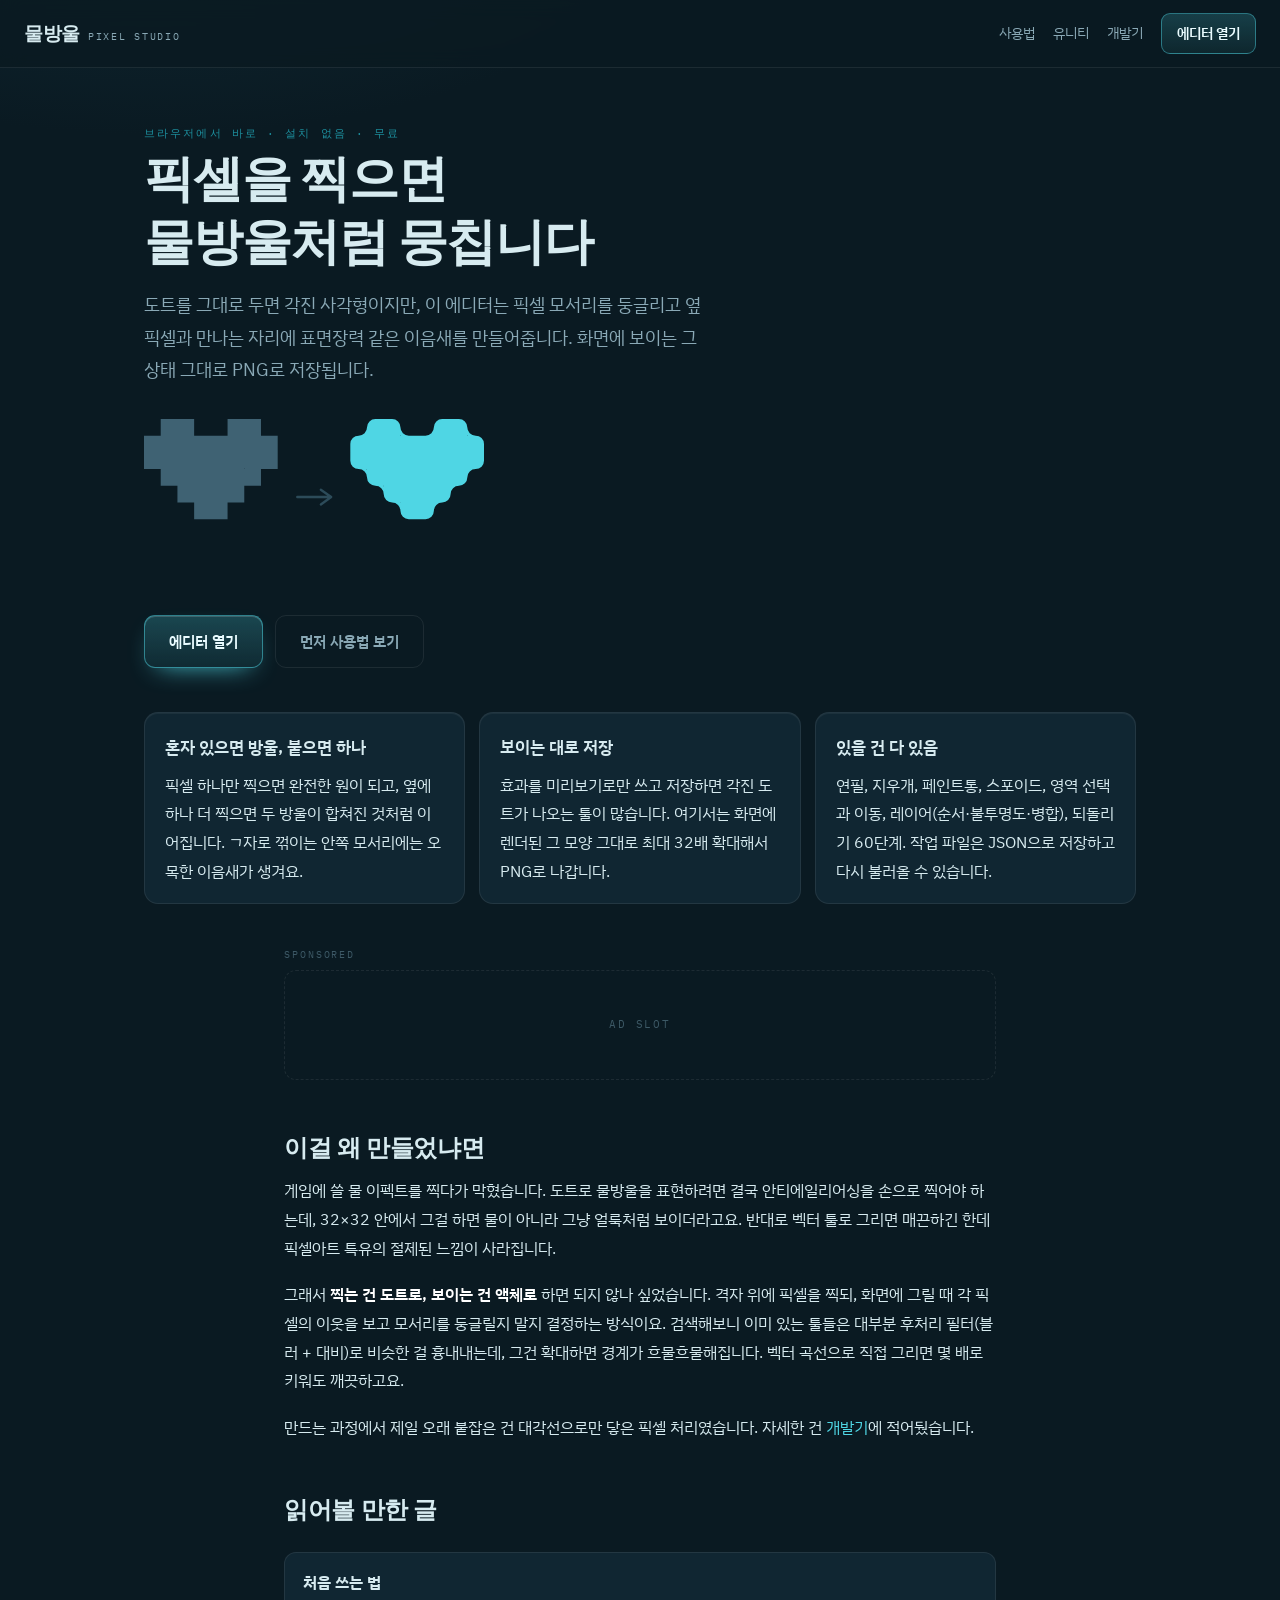
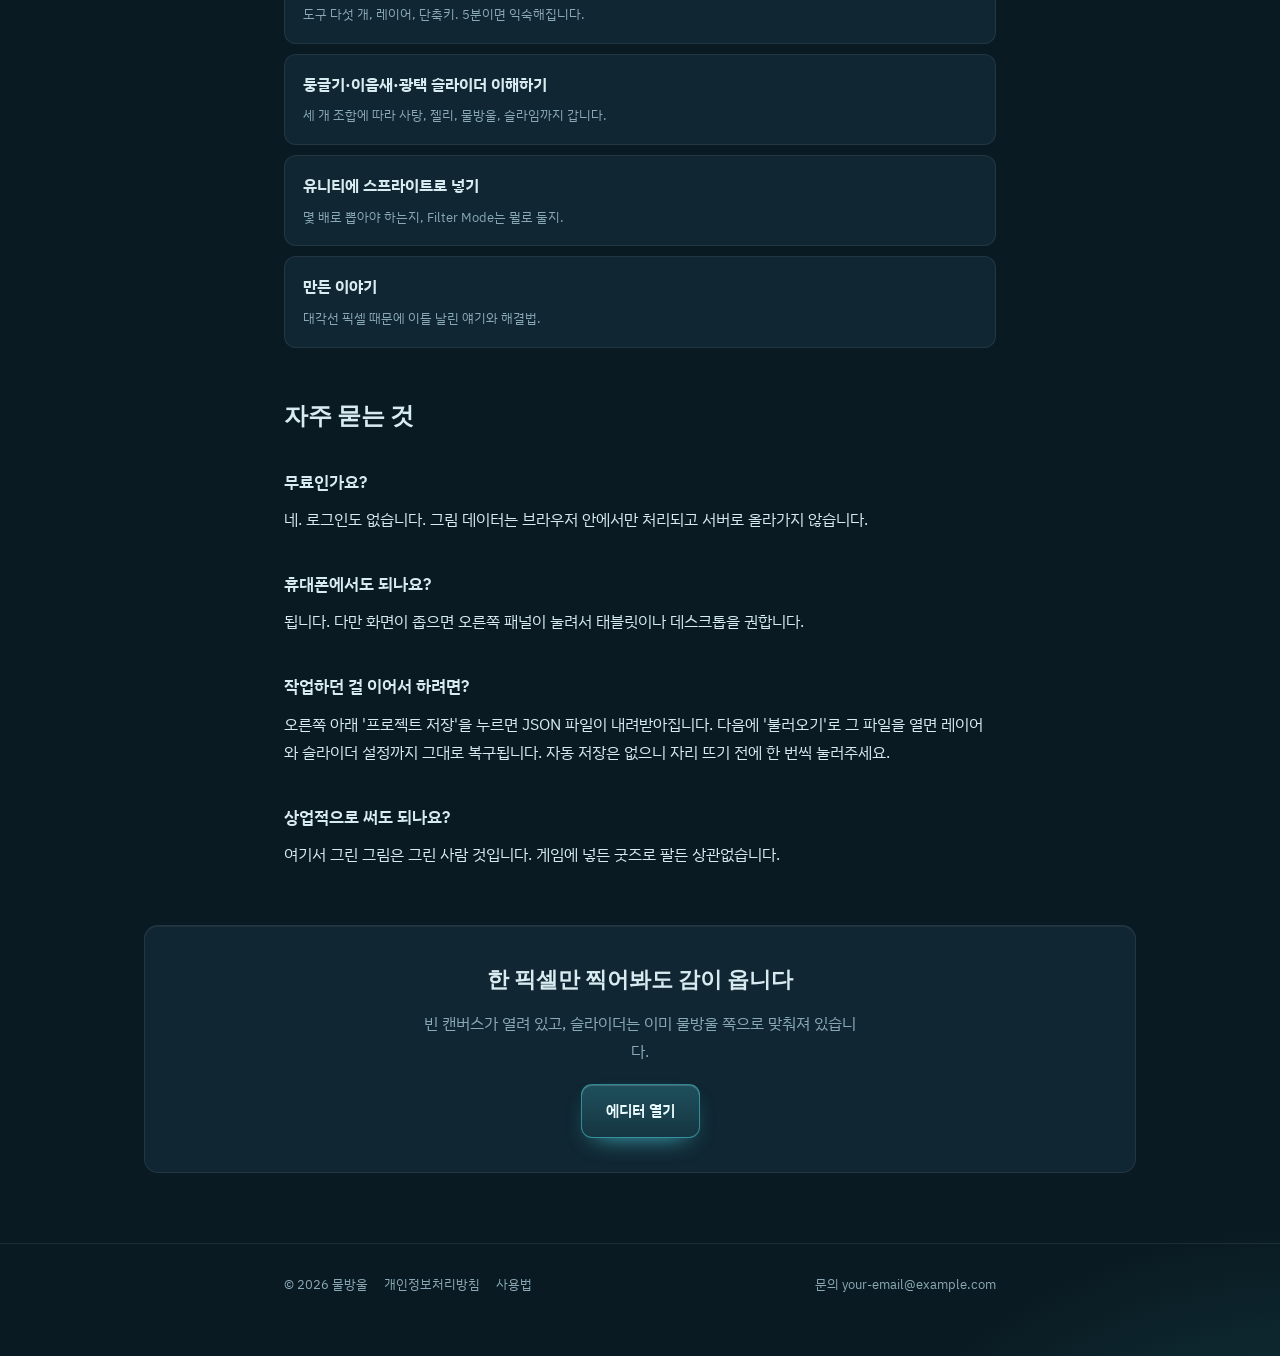
==== index.html @ 989c398a "mulbangul-site" ====
<!DOCTYPE html>
<html lang="ko">
<head>
<meta charset="utf-8">
<meta name="viewport" content="width=device-width,initial-scale=1">
<title>물방울 — 픽셀이 물처럼 뭉치는 무료 픽셀아트 에디터</title>
<meta name="description" content="찍은 픽셀끼리 표면장력처럼 이어붙는 웹 픽셀아트 에디터입니다. 설치 없이 브라우저에서 그리고, 효과가 적용된 상태 그대로 PNG로 저장하세요.">
<link rel="canonical" href="https://mulbangul.com/">
<meta property="og:type" content="website">
<meta property="og:title" content="물방울 — 픽셀이 물처럼 뭉치는 픽셀아트 에디터">
<meta property="og:description" content="설치 없이 브라우저에서 쓰는 무료 픽셀아트 툴. 픽셀 모서리가 둥글어지고 이웃한 픽셀끼리 액체처럼 이어집니다.">
<meta property="og:url" content="https://mulbangul.com/">
<link rel="preconnect" href="https://fonts.googleapis.com">
<link rel="preconnect" href="https://fonts.gstatic.com" crossorigin>
<link href="https://fonts.googleapis.com/css2?family=Bricolage+Grotesque:opsz,wght@12..96,600;12..96,800&family=IBM+Plex+Sans+KR:wght@400;600&family=IBM+Plex+Mono:wght@400&display=swap" rel="stylesheet">
<link rel="stylesheet" href="style.css">
<!-- 애드센스 승인 후 ca-pub-0000000000000000 부분을 본인 번호로 바꾸세요 -->
<script async src="https://pagead2.googlesyndication.com/pagead/js/adsbygoogle.js?client=ca-pub-0000000000000000" crossorigin="anonymous"></script>
</head>
<body>

<nav class="nav">
  <a class="home" href="./"><b>물방울</b><span>pixel studio</span></a>
  <div class="links">
    <a href="guide-start.html">사용법</a>
    <a href="guide-unity.html">유니티</a>
    <a href="guide-making.html">개발기</a>
    <a class="go" href="editor.html">에디터 열기</a>
  </div>
</nav>

<main>
<div class="wide">

  <p class="eyebrow" style="margin-top:56px">브라우저에서 바로 · 설치 없음 · 무료</p>
  <h1 style="margin-top:0;font-size:clamp(30px,5.4vw,50px);max-width:16ch">픽셀을 찍으면<br>물방울처럼 뭉칩니다</h1>
  <p class="lede" style="max-width:52ch">도트를 그대로 두면 각진 사각형이지만, 이 에디터는 픽셀 모서리를 둥글리고 옆 픽셀과 만나는 자리에 표면장력 같은 이음새를 만들어줍니다. 화면에 보이는 그 상태 그대로 PNG로 저장됩니다.</p>

  <svg viewBox="0 0 380 112" style="width:100%;max-width:560px;height:auto;display:block;margin:8px 0 34px" role="img" aria-label="같은 도트 그림을 일반 픽셀과 물방울 렌더링으로 비교한 그림">
    <g transform="translate(0,2)" fill="#3f6273">
      <path d="M18 0h18v18h-18ZM36 0h18v18h-18ZM90 0h18v18h-18ZM108 0h18v18h-18ZM0 18h18v18h-18ZM18 18h18v18h-18ZM36 18h18v18h-18ZM54 18h18v18h-18ZM72 18h18v18h-18ZM90 18h18v18h-18ZM108 18h18v18h-18ZM126 18h18v18h-18ZM0 36h18v18h-18ZM18 36h18v18h-18ZM36 36h18v18h-18ZM54 36h18v18h-18ZM72 36h18v18h-18ZM90 36h18v18h-18ZM108 36h18v18h-18ZM126 36h18v18h-18ZM18 54h18v18h-18ZM36 54h18v18h-18ZM54 54h18v18h-18ZM72 54h18v18h-18ZM90 54h18v18h-18ZM108 54h18v18h-18ZM36 72h18v18h-18ZM54 72h18v18h-18ZM72 72h18v18h-18ZM90 72h18v18h-18ZM54 90h18v18h-18ZM72 90h18v18h-18Z" transform="scale(.63)"/>
    </g>
    <path d="M104 55h22M120 50l7 5-7 5" stroke="#2c4b59" stroke-width="1.6" fill="none" stroke-linecap="round" stroke-linejoin="round"/>
    <g transform="translate(140,2)" fill="#4fd6e4">
      <path d="M27 0L36.4 0L36.4 18.4L18 18.4L18 9A9 9 0 0 1 27 0ZM35.6 0L45 0A9 9 0 0 1 54 9L54 18.4L35.6 18.4L35.6 0ZM99 0L108.4 0L108.4 18.4L90 18.4L90 9A9 9 0 0 1 99 0ZM107.6 0L117 0A9 9 0 0 1 126 9L126 18.4L107.6 18.4L107.6 0ZM9 18L18.4 18L18.4 36.4L0 36.4L0 27A9 9 0 0 1 9 18ZM17.6 17.6L36.4 17.6L36.4 36.4L17.6 36.4L17.6 17.6ZM18 9L18 18L9 18A9 9 0 0 0 18 9ZM35.6 17.6L54.4 17.6L54.4 36.4L35.6 36.4L35.6 17.6ZM54 9L54 18L63 18A9 9 0 0 1 54 9ZM53.6 18L72.4 18L72.4 36.4L53.6 36.4L53.6 18ZM71.6 18L90.4 18L90.4 36.4L71.6 36.4L71.6 18ZM89.6 17.6L108.4 17.6L108.4 36.4L89.6 36.4L89.6 17.6ZM90 9L90 18L81 18A9 9 0 0 0 90 9ZM107.6 17.6L126.4 17.6L126.4 36.4L107.6 36.4L107.6 17.6ZM126 9L126 18L135 18A9 9 0 0 1 126 9ZM125.6 18L135 18A9 9 0 0 1 144 27L144 36.4L125.6 36.4L125.6 18ZM0 35.6L18.4 35.6L18.4 54L9 54A9 9 0 0 1 0 45L0 35.6ZM17.6 35.6L36.4 35.6L36.4 54.4L17.6 54.4L17.6 35.6ZM18 63L18 54L9 54A9 9 0 0 1 18 63ZM35.6 35.6L54.4 35.6L54.4 54.4L35.6 54.4L35.6 35.6ZM53.6 35.6L72.4 35.6L72.4 54.4L53.6 54.4L53.6 35.6ZM71.6 35.6L90.4 35.6L90.4 54.4L71.6 54.4L71.6 35.6ZM89.6 35.6L108.4 35.6L108.4 54.4L89.6 54.4L89.6 35.6ZM107.6 35.6L126.4 35.6L126.4 54.4L107.6 54.4L107.6 35.6ZM126 63L126 54L135 54A9 9 0 0 0 126 63ZM125.6 35.6L144 35.6L144 45A9 9 0 0 1 135 54L125.6 54L125.6 35.6ZM18 53.6L36.4 53.6L36.4 72L27 72A9 9 0 0 1 18 63L18 53.6ZM35.6 53.6L54.4 53.6L54.4 72.4L35.6 72.4L35.6 53.6ZM36 81L36 72L27 72A9 9 0 0 1 36 81ZM53.6 53.6L72.4 53.6L72.4 72.4L53.6 72.4L53.6 53.6ZM71.6 53.6L90.4 53.6L90.4 72.4L71.6 72.4L71.6 53.6ZM89.6 53.6L108.4 53.6L108.4 72.4L89.6 72.4L89.6 53.6ZM108 81L108 72L117 72A9 9 0 0 0 108 81ZM107.6 53.6L126 53.6L126 63A9 9 0 0 1 117 72L107.6 72L107.6 53.6ZM36 71.6L54.4 71.6L54.4 90L45 90A9 9 0 0 1 36 81L36 71.6ZM53.6 71.6L72.4 71.6L72.4 90.4L53.6 90.4L53.6 71.6ZM54 99L54 90L45 90A9 9 0 0 1 54 99ZM71.6 71.6L90.4 71.6L90.4 90.4L71.6 90.4L71.6 71.6ZM90 99L90 90L99 90A9 9 0 0 0 90 99ZM89.6 71.6L108 71.6L108 81A9 9 0 0 1 99 90L89.6 90L89.6 71.6ZM54 89.6L72.4 89.6L72.4 108L63 108A9 9 0 0 1 54 99L54 89.6ZM71.6 89.6L90 89.6L90 99A9 9 0 0 1 81 108L71.6 108L71.6 89.6Z" transform="scale(.63)"/>
    </g>
  </svg>

  <p style="margin-bottom:44px">
    <a class="btn" href="editor.html">에디터 열기</a>
    <a class="btn ghost" href="guide-start.html" style="margin-left:8px">먼저 사용법 보기</a>
  </p>

  <div class="grid g3" style="margin-bottom:20px">
    <div class="card">
      <h3>혼자 있으면 방울, 붙으면 하나</h3>
      <p>픽셀 하나만 찍으면 완전한 원이 되고, 옆에 하나 더 찍으면 두 방울이 합쳐진 것처럼 이어집니다. ㄱ자로 꺾이는 안쪽 모서리에는 오목한 이음새가 생겨요.</p>
    </div>
    <div class="card">
      <h3>보이는 대로 저장</h3>
      <p>효과를 미리보기로만 쓰고 저장하면 각진 도트가 나오는 툴이 많습니다. 여기서는 화면에 렌더된 그 모양 그대로 최대 32배 확대해서 PNG로 나갑니다.</p>
    </div>
    <div class="card">
      <h3>있을 건 다 있음</h3>
      <p>연필, 지우개, 페인트통, 스포이드, 영역 선택과 이동, 레이어(순서·불투명도·병합), 되돌리기 60단계. 작업 파일은 JSON으로 저장하고 다시 불러올 수 있습니다.</p>
    </div>
  </div>

</div>

<div class="ad">
  <span class="ad-label">Sponsored</span>
  <div class="ad-inner">
    <!-- 애드센스 승인 후 아래 주석을 풀고 slot 번호를 바꾸세요
    <ins class="adsbygoogle" style="display:block;width:100%"
         data-ad-client="ca-pub-0000000000000000"
         data-ad-slot="0000000000"
         data-ad-format="auto" data-full-width-responsive="true"></ins>
    <script>(adsbygoogle = window.adsbygoogle || []).push({});</script>
    -->
    AD SLOT
  </div>
</div>

<div class="wrap">
  <h2>이걸 왜 만들었냐면</h2>
  <p>게임에 쓸 물 이펙트를 찍다가 막혔습니다. 도트로 물방울을 표현하려면 결국 안티에일리어싱을 손으로 찍어야 하는데, 32×32 안에서 그걸 하면 물이 아니라 그냥 얼룩처럼 보이더라고요. 반대로 벡터 툴로 그리면 매끈하긴 한데 픽셀아트 특유의 절제된 느낌이 사라집니다.</p>
  <p>그래서 <strong>찍는 건 도트로, 보이는 건 액체로</strong> 하면 되지 않나 싶었습니다. 격자 위에 픽셀을 찍되, 화면에 그릴 때 각 픽셀의 이웃을 보고 모서리를 둥글릴지 말지 결정하는 방식이요. 검색해보니 이미 있는 툴들은 대부분 후처리 필터(블러 + 대비)로 비슷한 걸 흉내내는데, 그건 확대하면 경계가 흐물흐물해집니다. 벡터 곡선으로 직접 그리면 몇 배로 키워도 깨끗하고요.</p>
  <p>만드는 과정에서 제일 오래 붙잡은 건 대각선으로만 닿은 픽셀 처리였습니다. 자세한 건 <a href="guide-making.html">개발기</a>에 적어뒀습니다.</p>

  <h2>읽어볼 만한 글</h2>
  <div class="toc">
    <a href="guide-start.html"><b>처음 쓰는 법</b><span>도구 다섯 개, 레이어, 단축키. 5분이면 익숙해집니다.</span></a>
    <a href="guide-blob.html"><b>둥글기·이음새·광택 슬라이더 이해하기</b><span>세 개 조합에 따라 사탕, 젤리, 물방울, 슬라임까지 갑니다.</span></a>
    <a href="guide-unity.html"><b>유니티에 스프라이트로 넣기</b><span>몇 배로 뽑아야 하는지, Filter Mode는 뭘로 둘지.</span></a>
    <a href="guide-making.html"><b>만든 이야기</b><span>대각선 픽셀 때문에 이틀 날린 얘기와 해결법.</span></a>
  </div>

  <h2>자주 묻는 것</h2>
  <h3>무료인가요?</h3>
  <p>네. 로그인도 없습니다. 그림 데이터는 브라우저 안에서만 처리되고 서버로 올라가지 않습니다.</p>
  <h3>휴대폰에서도 되나요?</h3>
  <p>됩니다. 다만 화면이 좁으면 오른쪽 패널이 눌려서 태블릿이나 데스크톱을 권합니다.</p>
  <h3>작업하던 걸 이어서 하려면?</h3>
  <p>오른쪽 아래 '프로젝트 저장'을 누르면 JSON 파일이 내려받아집니다. 다음에 '불러오기'로 그 파일을 열면 레이어와 슬라이더 설정까지 그대로 복구됩니다. 자동 저장은 없으니 자리 뜨기 전에 한 번씩 눌러주세요.</p>
  <h3>상업적으로 써도 되나요?</h3>
  <p>여기서 그린 그림은 그린 사람 것입니다. 게임에 넣든 굿즈로 팔든 상관없습니다.</p>
</div>

<div class="wide" style="margin-top:56px">
  <div class="card" style="text-align:center;padding:34px 20px">
    <h3 style="font-family:var(--font-d);font-size:22px">한 픽셀만 찍어봐도 감이 옵니다</h3>
    <p style="color:var(--dim);max-width:44ch;margin:0 auto 18px">빈 캔버스가 열려 있고, 슬라이더는 이미 물방울 쪽으로 맞춰져 있습니다.</p>
    <a class="btn" href="editor.html">에디터 열기</a>
  </div>
</div>

</main>

<footer>
  <div class="wrap">
    <span>© <span id="yr">2026</span> 물방울</span>
    <a href="privacy.html">개인정보처리방침</a>
    <a href="guide-start.html">사용법</a>
    <span class="spacer"></span>
    <span>문의 your-email@example.com</span>
  </div>
</footer>
<script>document.getElementById('yr').textContent=new Date().getFullYear();</script>
</body>
</html>
---- style.css ----
:root{
  --ink:#0a1a22;
  --ink-2:#102632;
  --ink-3:#17323f;
  --line:rgba(255,255,255,.08);
  --mist:#d7ebf0;
  --dim:#8aa9b6;
  --drop:#4fd6e4;
  --drop-deep:#1d8f9e;
  --font-d:"Bricolage Grotesque",system-ui,sans-serif;
  --font-b:"IBM Plex Sans KR",system-ui,-apple-system,sans-serif;
  --font-m:"IBM Plex Mono",ui-monospace,monospace;
}
*{box-sizing:border-box}
html{scroll-behavior:smooth}
body{
  margin:0;
  background:
    radial-gradient(1100px 640px at 12% -8%,#12303d 0%,transparent 58%),
    radial-gradient(900px 600px at 104% 106%,#123a3f 0%,transparent 52%),
    var(--ink);
  color:var(--mist);
  font-family:var(--font-b);
  font-size:15.5px;
  line-height:1.85;
  -webkit-font-smoothing:antialiased;
}
a{color:var(--drop);text-decoration:none}
a:hover{text-decoration:underline}
:focus-visible{outline:2px solid var(--drop);outline-offset:3px;border-radius:4px}

/* header */
.nav{
  position:sticky;top:0;z-index:20;
  display:flex;align-items:center;gap:18px;
  padding:13px 24px;
  border-bottom:1px solid var(--line);
  background:rgba(10,26,34,.82);
  backdrop-filter:blur(10px);
}
.nav .home{display:flex;align-items:baseline;gap:8px;text-decoration:none}
.nav .home b{font-family:var(--font-d);font-weight:800;font-size:19px;color:var(--mist);letter-spacing:-.02em}
.nav .home span{font-family:var(--font-m);font-size:9.5px;letter-spacing:.18em;color:var(--dim);text-transform:uppercase}
.nav .links{margin-left:auto;display:flex;gap:18px;align-items:center;font-size:13.5px}
.nav .links a{color:var(--dim)}
.nav .links a:hover{color:var(--mist);text-decoration:none}
.nav .go{
  padding:7px 15px;border-radius:9px;
  border:1px solid rgba(79,214,228,.45);
  background:linear-gradient(180deg,rgba(79,214,228,.2),rgba(79,214,228,.07));
  color:#eafcff!important;font-weight:600;
}
.nav .go:hover{background:linear-gradient(180deg,rgba(79,214,228,.3),rgba(79,214,228,.12))}

/* layout */
.wrap{max-width:760px;margin:0 auto;padding:0 24px}
.wide{max-width:1040px;margin:0 auto;padding:0 24px}
main{padding-bottom:70px}

h1{font-family:var(--font-d);font-weight:800;letter-spacing:-.025em;line-height:1.25;font-size:38px;margin:44px 0 14px}
h2{font-family:var(--font-d);font-weight:600;letter-spacing:-.015em;font-size:24px;margin:52px 0 12px;line-height:1.35}
h3{font-size:17px;margin:34px 0 8px;font-weight:600}
p{margin:0 0 18px}
ul,ol{margin:0 0 18px;padding-left:22px}
li{margin-bottom:7px}
hr{border:0;border-top:1px solid var(--line);margin:44px 0}
strong{color:#fff;font-weight:600}
code{
  font-family:var(--font-m);font-size:.87em;
  background:var(--ink-3);padding:2px 6px;border-radius:5px;color:#bff6fb;
}
pre{
  background:#08161d;border:1px solid var(--line);border-radius:12px;
  padding:14px 16px;overflow-x:auto;font-family:var(--font-m);font-size:12.5px;line-height:1.7;
}
pre code{background:none;padding:0;color:var(--mist)}
blockquote{
  margin:0 0 18px;padding:2px 0 2px 18px;
  border-left:2px solid var(--drop-deep);color:var(--dim);
}
.eyebrow{
  font-family:var(--font-m);font-size:10.5px;letter-spacing:.2em;text-transform:uppercase;
  color:var(--drop-deep);margin:0 0 6px;
}
.lede{font-size:17.5px;color:var(--dim);margin-bottom:30px}
.meta{font-family:var(--font-m);font-size:11.5px;color:var(--dim);margin:0 0 34px}

.card{
  background:var(--ink-2);border:1px solid var(--line);border-radius:14px;padding:18px 20px;
  box-shadow:inset 0 1px 0 rgba(255,255,255,.05);
}
.card h3{margin-top:0}
.card p:last-child{margin-bottom:0}
.grid{display:grid;gap:14px}
@media(min-width:720px){.grid.g3{grid-template-columns:repeat(3,1fr)}.grid.g2{grid-template-columns:repeat(2,1fr)}}

.btn{
  display:inline-block;padding:12px 24px;border-radius:11px;font-weight:600;font-size:15px;
  border:1px solid rgba(79,214,228,.5);
  background:linear-gradient(180deg,rgba(79,214,228,.24),rgba(79,214,228,.09));
  color:#eafcff;box-shadow:0 10px 26px -14px var(--drop),inset 0 1px 0 rgba(255,255,255,.16);
}
.btn:hover{background:linear-gradient(180deg,rgba(79,214,228,.34),rgba(79,214,228,.14));text-decoration:none}
.btn.ghost{background:none;border-color:var(--line);color:var(--dim);box-shadow:none}
.btn.ghost:hover{color:var(--mist);border-color:rgba(79,214,228,.35);background:var(--ink-2)}

/* 광고 자리 */
.ad{
  margin:42px auto;max-width:760px;padding:0 24px;
}
.ad-inner{
  border:1px dashed var(--line);border-radius:12px;min-height:110px;
  display:flex;align-items:center;justify-content:center;
  color:#3d5966;font-family:var(--font-m);font-size:10.5px;letter-spacing:.18em;
}
.ad-label{
  font-family:var(--font-m);font-size:9.5px;letter-spacing:.2em;color:#3d5966;
  text-transform:uppercase;margin-bottom:6px;display:block;
}

/* 목차 카드 */
.toc{display:grid;gap:10px;margin:26px 0 0}
.toc a{
  display:block;padding:15px 18px;border-radius:12px;
  background:var(--ink-2);border:1px solid var(--line);color:var(--mist);
}
.toc a:hover{border-color:rgba(79,214,228,.4);background:var(--ink-3);text-decoration:none}
.toc b{display:block;font-size:15.5px;margin-bottom:2px}
.toc span{font-size:13px;color:var(--dim)}

footer{
  border-top:1px solid var(--line);padding:28px 24px 60px;
  color:var(--dim);font-size:13px;
}
footer .wrap{display:flex;flex-wrap:wrap;gap:16px;align-items:center}
footer a{color:var(--dim)}
footer .spacer{flex:1}

@media(max-width:700px){
  h1{font-size:29px;margin-top:32px}
  h2{font-size:21px}
  body{font-size:15px}
  .nav{padding:11px 16px;gap:12px}
  .nav .links{gap:12px;font-size:12.5px}
  .wrap,.wide,.ad{padding-left:16px;padding-right:16px}
}
@media(prefers-reduced-motion:reduce){html{scroll-behavior:auto}*{transition:none!important;animation:none!important}}
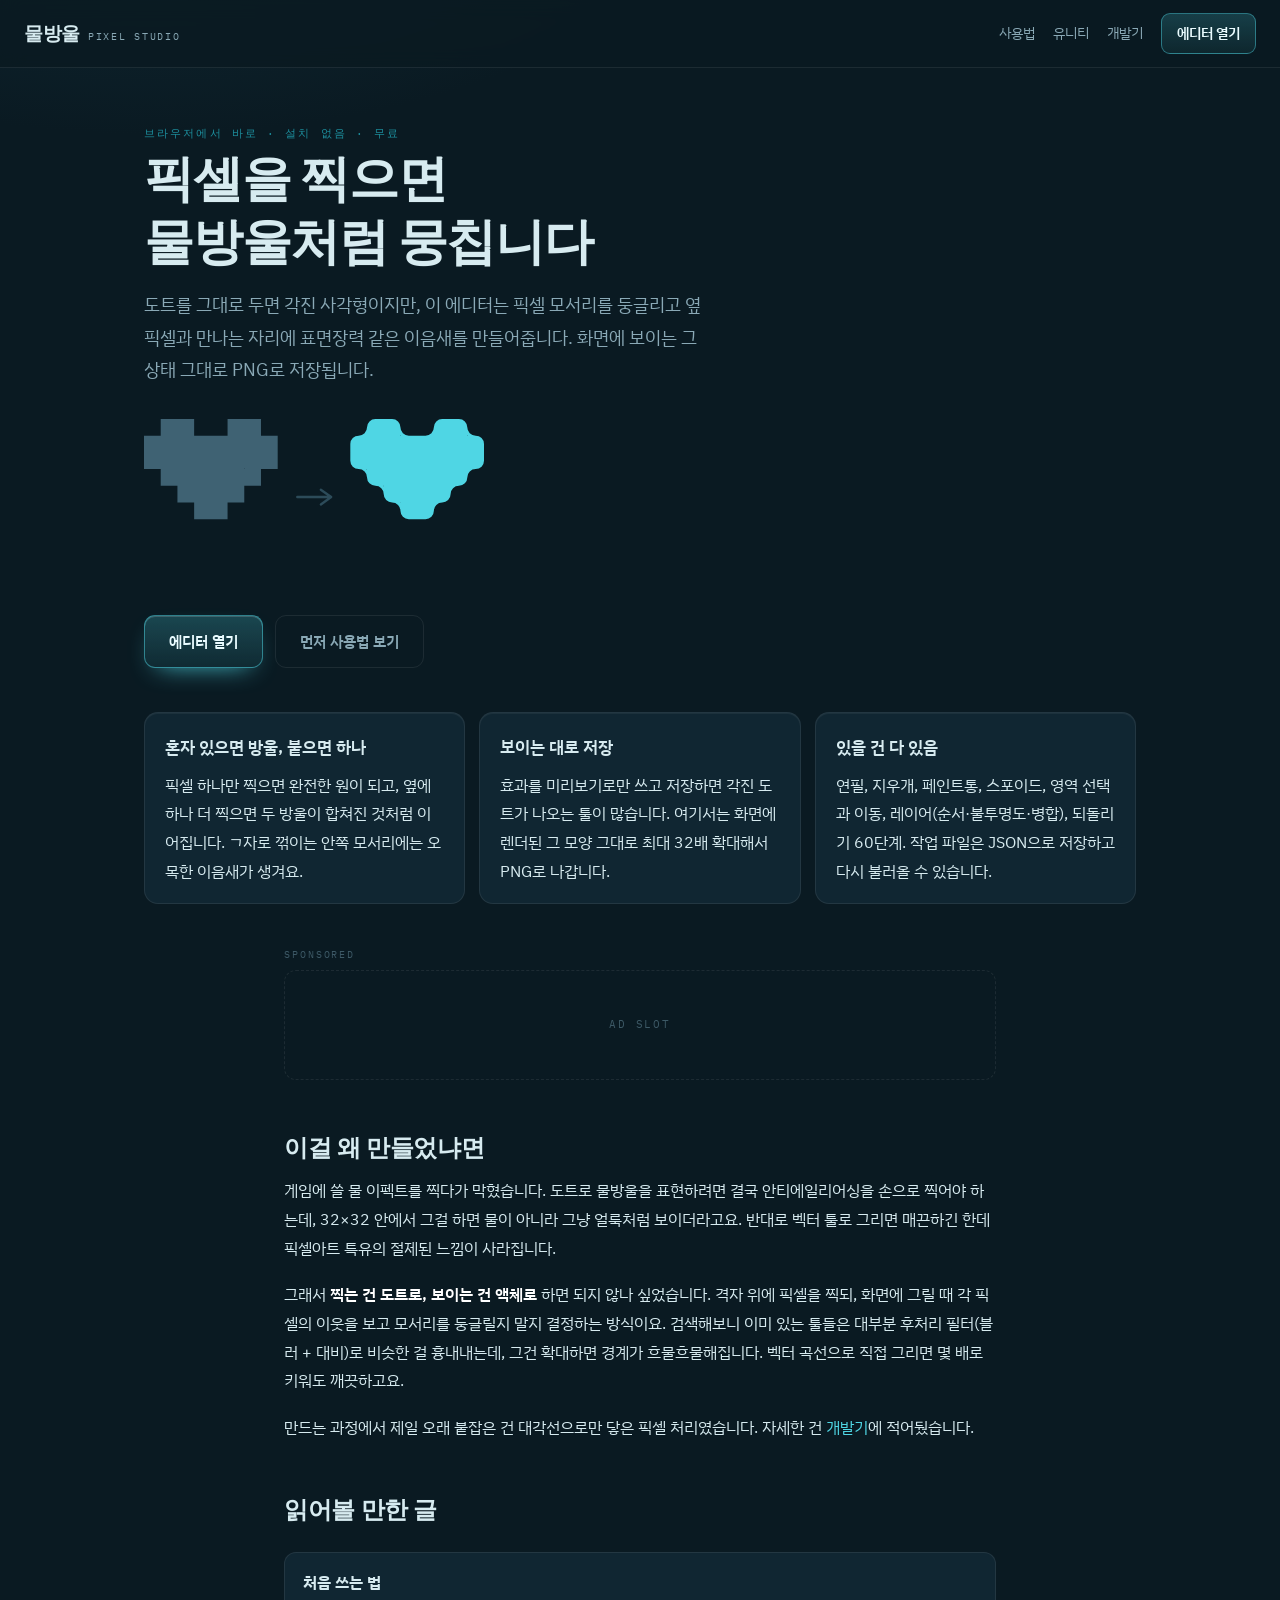
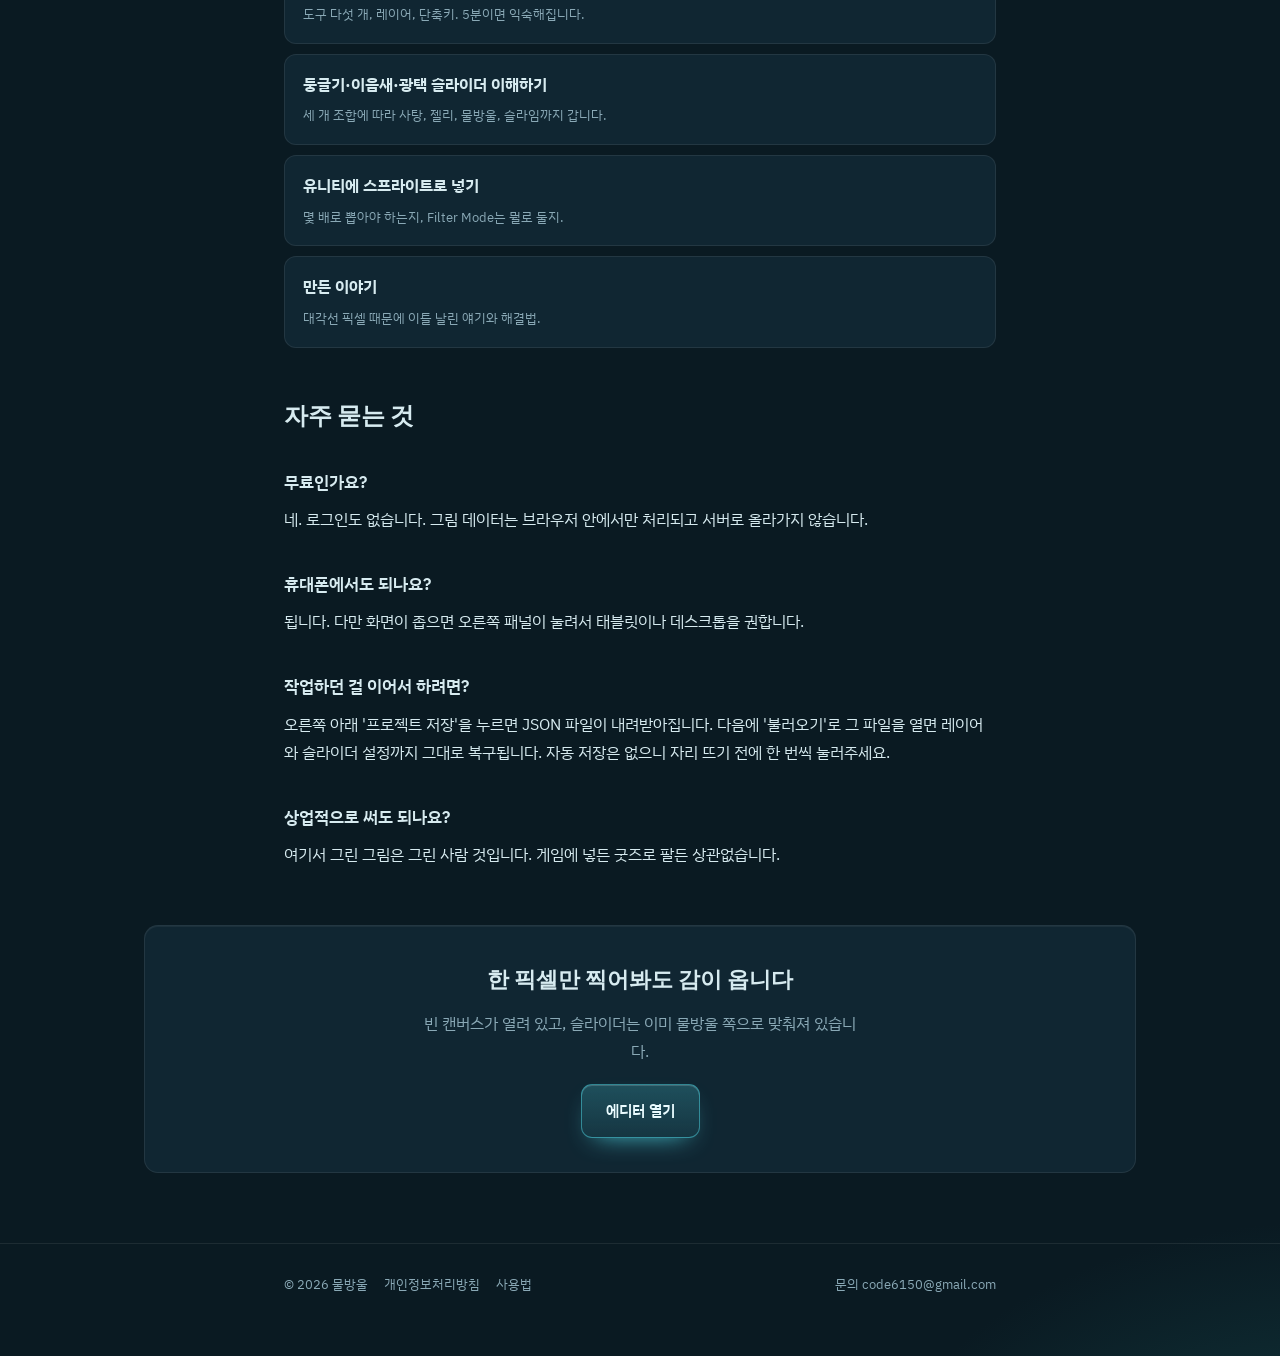
==== commit 5a12bf61: "연락체 메일 수정" ====
--- a/index.html
+++ b/index.html
@@ -123,7 +123,7 @@
     <a href="privacy.html">개인정보처리방침</a>
     <a href="guide-start.html">사용법</a>
     <span class="spacer"></span>
-    <span>문의 your-email@example.com</span>
+    <span>문의 code6150@gmail.com</span>
   </div>
 </footer>
 <script>document.getElementById('yr').textContent=new Date().getFullYear();</script>
